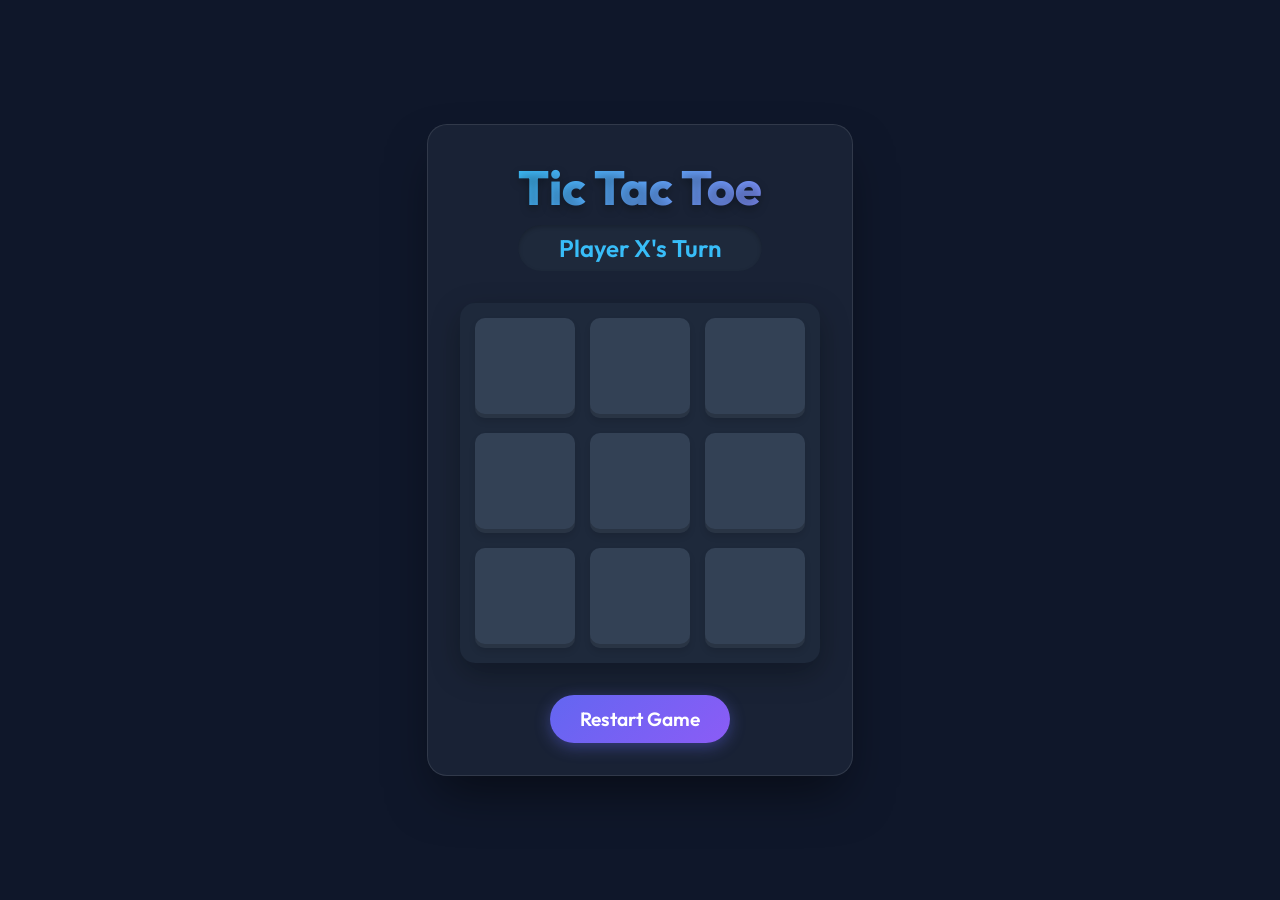
==== index.html @ f4b63ef8 "feat: implement fully functional tic-tac-toe game with responsive UI and win detection" ====
<!DOCTYPE html>
<html lang="en">
<head>
    <meta charset="UTF-8">
    <meta name="viewport" content="width=device-width, initial-scale=1.0">
    <title>Tic Tac Toe</title>
    <link rel="stylesheet" href="style.css">
    <link href="https://fonts.googleapis.com/css2?family=Outfit:wght@400;600;800&display=swap" rel="stylesheet">
</head>
<body>
    <div class="container">
        <header>
            <h1>Tic Tac Toe</h1>
            <div class="status" id="status">Player X's Turn</div>
        </header>

        <div class="board" id="board">
            <div class="cell" data-index="0"></div>
            <div class="cell" data-index="1"></div>
            <div class="cell" data-index="2"></div>
            <div class="cell" data-index="3"></div>
            <div class="cell" data-index="4"></div>
            <div class="cell" data-index="5"></div>
            <div class="cell" data-index="6"></div>
            <div class="cell" data-index="7"></div>
            <div class="cell" data-index="8"></div>
        </div>

        <button class="reset-btn" id="resetBtn">Restart Game</button>
    </div>
    <script src="script.js"></script>
</body>
</html>
---- style.css ----
:root {
    --bg-color: #0f172a;
    --board-bg: #1e293b;
    --cell-bg: #334155;
    --cell-hover: #475569;
    --text-color: #f8fafc;
    --x-color: #38bdf8;
    --o-color: #f43f5e;
    --win-color: #10b981;
}

* {
    box-sizing: border-box;
    margin: 0;
    padding: 0;
}

body {
    background-color: var(--bg-color);
    color: var(--text-color);
    font-family: 'Outfit', sans-serif;
    display: flex;
    justify-content: center;
    align-items: center;
    min-height: 100vh;
}

.container {
    display: flex;
    flex-direction: column;
    align-items: center;
    gap: 2rem;
    padding: 2rem;
    background: rgba(30, 41, 59, 0.7);
    border-radius: 20px;
    box-shadow: 0 25px 50px -12px rgba(0, 0, 0, 0.5);
    backdrop-filter: blur(10px);
    border: 1px solid rgba(255, 255, 255, 0.1);
}

header {
    text-align: center;
}

h1 {
    font-size: 3rem;
    font-weight: 800;
    margin-bottom: 0.5rem;
    background: linear-gradient(135deg, #38bdf8, #818cf8);
    -webkit-background-clip: text;
    -webkit-text-fill-color: transparent;
    text-shadow: 0px 4px 10px rgba(0,0,0,0.3);
}

.status {
    font-size: 1.5rem;
    font-weight: 600;
    padding: 0.5rem 1.5rem;
    border-radius: 30px;
    background: var(--board-bg);
    box-shadow: inset 0 2px 4px rgba(0,0,0,0.2);
    transition: all 0.3s ease;
}

.board {
    display: grid;
    grid-template-columns: repeat(3, 1fr);
    gap: 15px;
    background: var(--board-bg);
    padding: 15px;
    border-radius: 15px;
    box-shadow: 0 10px 30px rgba(0,0,0,0.3);
}

.cell {
    width: 100px;
    height: 100px;
    background: var(--cell-bg);
    border-radius: 10px;
    display: flex;
    justify-content: center;
    align-items: center;
    font-size: 4rem;
    font-weight: 800;
    cursor: pointer;
    transition: all 0.2s ease;
    box-shadow: inset 0 -4px 0 rgba(0,0,0,0.2), 0 4px 6px rgba(0,0,0,0.1);
}

.cell:hover {
    background: var(--cell-hover);
    transform: translateY(-2px);
    box-shadow: inset 0 -4px 0 rgba(0,0,0,0.2), 0 6px 8px rgba(0,0,0,0.2);
}

.cell:active {
    transform: translateY(0);
    box-shadow: inset 0 -2px 0 rgba(0,0,0,0.2), 0 2px 4px rgba(0,0,0,0.1);
}

.cell.x {
    color: var(--x-color);
    text-shadow: 0 0 15px rgba(56, 189, 248, 0.4);
}

.cell.o {
    color: var(--o-color);
    text-shadow: 0 0 15px rgba(244, 63, 94, 0.4);
}

.cell.win {
    background-color: var(--win-color);
    color: white;
    text-shadow: 0 0 10px rgba(255,255,255,0.5);
    box-shadow: inset 0 0 20px rgba(255,255,255,0.2);
    animation: pulse 1.5s infinite;
}

@keyframes pulse {
    0% { transform: scale(1); }
    50% { transform: scale(1.05); }
    100% { transform: scale(1); }
}

.reset-btn {
    padding: 12px 30px;
    font-size: 1.2rem;
    font-family: inherit;
    font-weight: 600;
    color: white;
    background: linear-gradient(135deg, #6366f1, #8b5cf6);
    border: none;
    border-radius: 30px;
    cursor: pointer;
    transition: all 0.3s ease;
    box-shadow: 0 4px 15px rgba(99, 102, 241, 0.4);
}

.reset-btn:hover {
    transform: translateY(-2px);
    box-shadow: 0 6px 20px rgba(99, 102, 241, 0.6);
}

.reset-btn:active {
    transform: translateY(0);
    box-shadow: 0 2px 10px rgba(99, 102, 241, 0.4);
}

/* Responsive Design */
@media (max-width: 480px) {
    .container {
        padding: 1.5rem;
        gap: 1.5rem;
        width: 90%;
        max-width: 350px;
    }

    h1 {
        font-size: 2.2rem;
    }

    .status {
        font-size: 1.2rem;
        padding: 0.4rem 1rem;
    }

    .board {
        gap: 10px;
        padding: 10px;
    }

    .cell {
        width: 80px;
        height: 80px;
        font-size: 3rem;
    }

    .reset-btn {
        padding: 10px 24px;
        font-size: 1.1rem;
    }
}

@media (max-width: 360px) {
    .container {
        padding: 1rem;
        gap: 1rem;
        width: 95%;
    }

    h1 {
        font-size: 1.8rem;
    }

    .status {
        font-size: 1rem;
    }

    .cell {
        width: 65px;
        height: 65px;
        font-size: 2.5rem;
    }
}
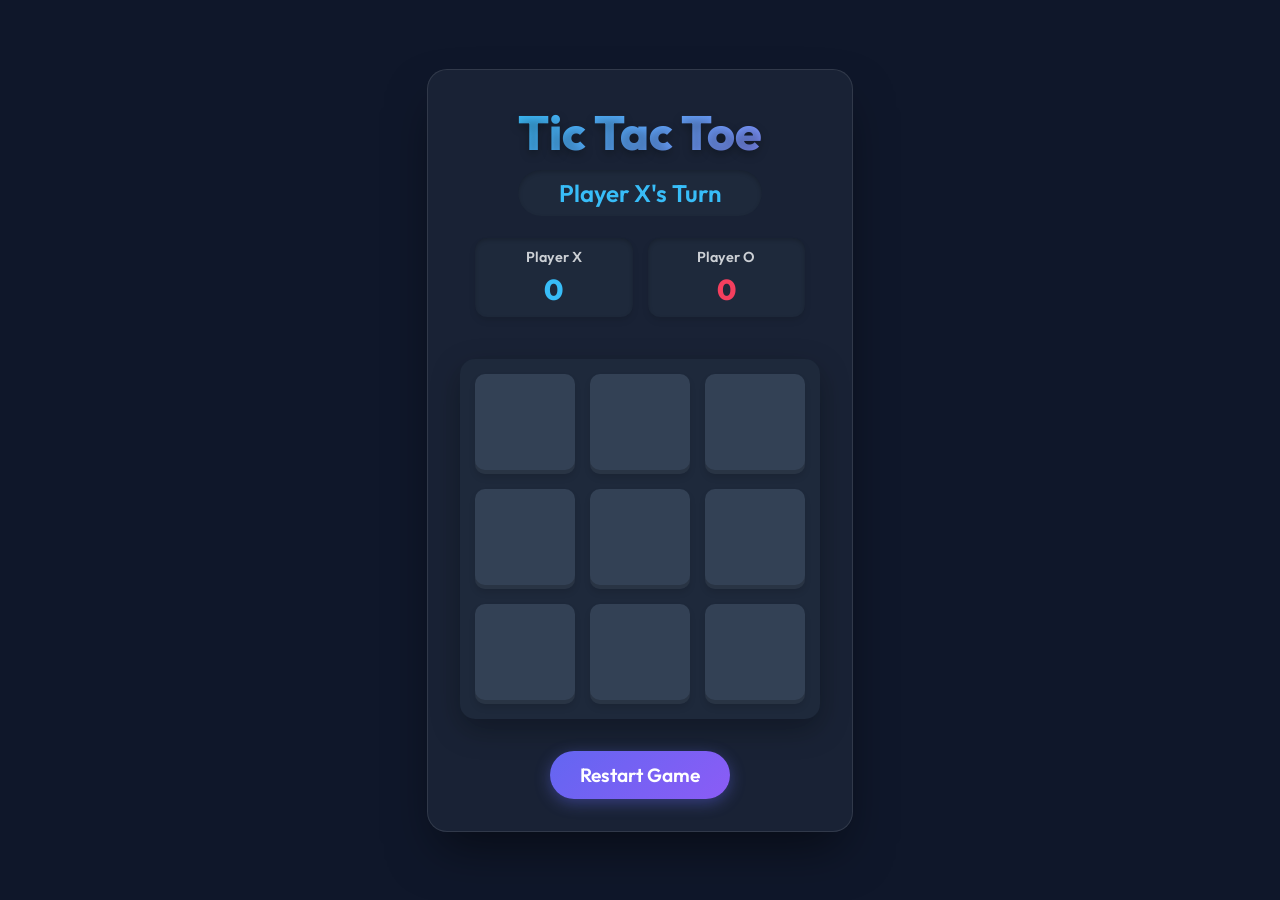
==== commit 3a31f56b: "feature of local storage" ====
--- a/index.html
+++ b/index.html
@@ -13,6 +13,17 @@
             <h1>Tic Tac Toe</h1>
             <div class="status" id="status">Player X's Turn</div>
         </header>
+
+        <div class="scoreboard">
+            <div class="score-box x-score-box">
+                <span class="score-label">Player X</span>
+                <span class="score-value" id="scoreX">0</span>
+            </div>
+            <div class="score-box o-score-box">
+                <span class="score-label">Player O</span>
+                <span class="score-value" id="scoreO">0</span>
+            </div>
+        </div>
 
         <div class="board" id="board">
             <div class="cell" data-index="0"></div>
--- a/style.css
+++ b/style.css
@@ -60,6 +60,47 @@
     background: var(--board-bg);
     box-shadow: inset 0 2px 4px rgba(0,0,0,0.2);
     transition: all 0.3s ease;
+}
+
+.scoreboard {
+    display: flex;
+    justify-content: space-between;
+    width: 100%;
+    max-width: 330px;
+    margin: -10px 0 10px 0;
+    gap: 15px;
+}
+
+.score-box {
+    flex: 1;
+    display: flex;
+    flex-direction: column;
+    align-items: center;
+    padding: 10px;
+    background: var(--board-bg);
+    border-radius: 12px;
+    box-shadow: inset 0 2px 4px rgba(0,0,0,0.2), 0 4px 6px rgba(0,0,0,0.1);
+}
+
+.score-label {
+    font-size: 0.9rem;
+    font-weight: 600;
+    color: var(--text-color);
+    opacity: 0.8;
+    margin-bottom: 5px;
+}
+
+.score-value {
+    font-size: 1.8rem;
+    font-weight: 800;
+}
+
+.x-score-box .score-value {
+    color: var(--x-color);
+}
+
+.o-score-box .score-value {
+    color: var(--o-color);
 }
 
 .board {
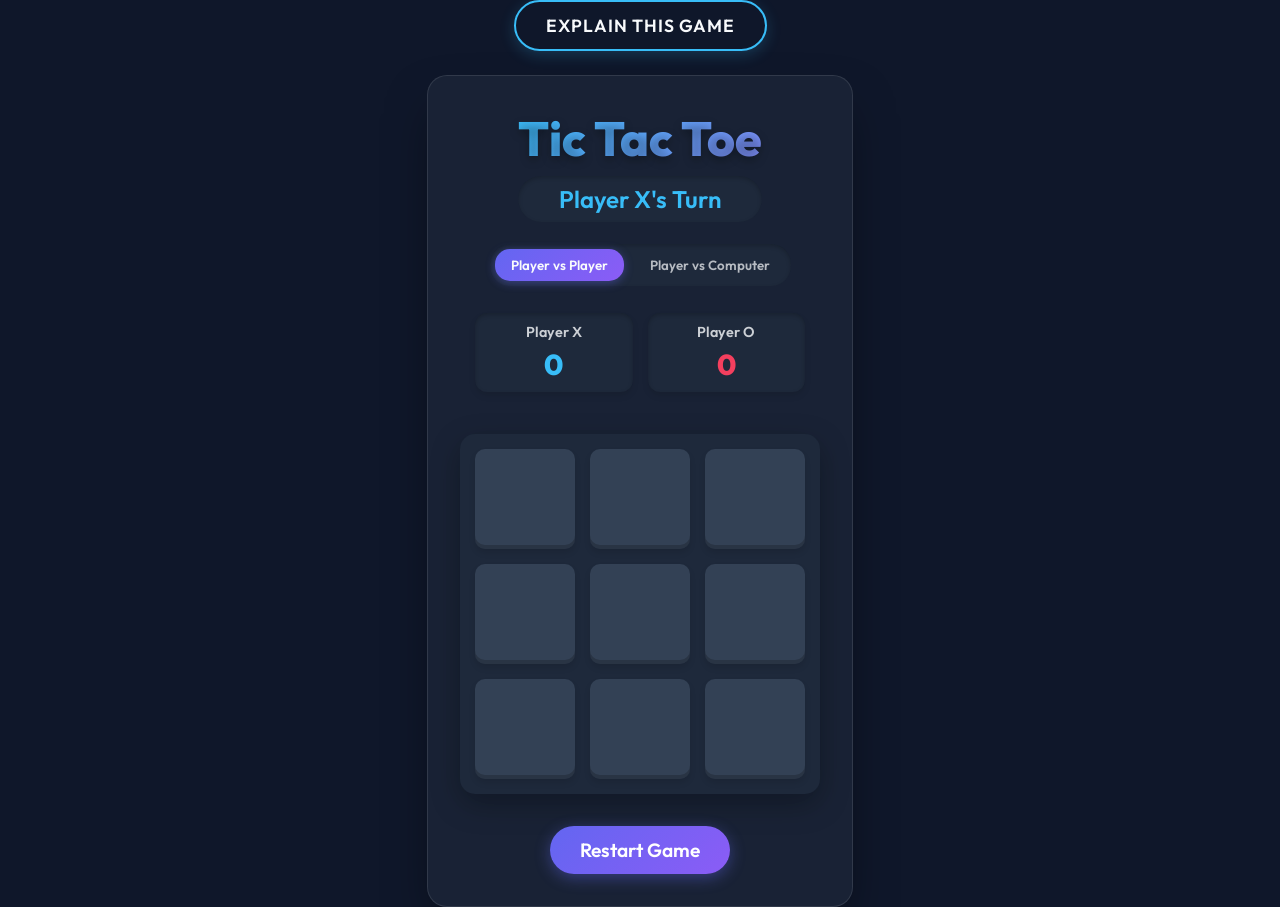
==== commit 0fd5c2d1: "drtrey5e" ====
--- a/index.html
+++ b/index.html
@@ -8,11 +8,20 @@
     <link href="https://fonts.googleapis.com/css2?family=Outfit:wght@400;600;800&display=swap" rel="stylesheet">
 </head>
 <body>
+    <a href="explain.html">
+    <button class="explain-btn">Explain This game</button></a>
+
+    
     <div class="container">
         <header>
             <h1>Tic Tac Toe</h1>
             <div class="status" id="status">Player X's Turn</div>
         </header>
+
+        <div class="mode-selector">
+            <button class="mode-btn active" id="pvpBtn">Player vs Player</button>
+            <button class="mode-btn" id="pvcBtn">Player vs Computer</button>
+        </div>
 
         <div class="scoreboard">
             <div class="score-box x-score-box">
@@ -39,6 +48,7 @@
 
         <button class="reset-btn" id="resetBtn">Restart Game</button>
     </div>
+
     <script src="script.js"></script>
 </body>
 </html>
--- a/style.css
+++ b/style.css
@@ -20,9 +20,11 @@
     color: var(--text-color);
     font-family: 'Outfit', sans-serif;
     display: flex;
+    flex-direction: column;
     justify-content: center;
     align-items: center;
     min-height: 100vh;
+    gap: 1.5rem;
 }
 
 .container {
@@ -71,6 +73,40 @@
     gap: 15px;
 }
 
+.mode-selector {
+    display: flex;
+    gap: 10px;
+    background: var(--board-bg);
+    padding: 5px;
+    border-radius: 20px;
+    box-shadow: inset 0 2px 4px rgba(0,0,0,0.2);
+    margin-top: -10px;
+    margin-bottom: 5px;
+}
+
+.mode-btn {
+    padding: 8px 16px;
+    border: none;
+    background: transparent;
+    color: var(--text-color);
+    font-family: inherit;
+    font-weight: 600;
+    border-radius: 15px;
+    cursor: pointer;
+    transition: all 0.3s ease;
+    opacity: 0.7;
+}
+
+.mode-btn:hover {
+    opacity: 1;
+}
+
+.mode-btn.active {
+    background: linear-gradient(135deg, #6366f1, #8b5cf6);
+    opacity: 1;
+    box-shadow: 0 2px 10px rgba(99, 102, 241, 0.4);
+}
+
 .score-box {
     flex: 1;
     display: flex;
@@ -187,6 +223,40 @@
     box-shadow: 0 2px 10px rgba(99, 102, 241, 0.4);
 }
 
+/* Explanation Button Styles */
+.explain-link {
+    text-decoration: none;
+}
+
+.explain-btn {
+    padding: 12px 30px;
+    font-size: 1.1rem;
+    font-family: inherit;
+    font-weight: 600;
+    color: var(--text-color);
+    background: transparent;
+    border: 2px solid var(--x-color);
+    border-radius: 30px;
+    cursor: pointer;
+    transition: all 0.3s ease;
+    box-shadow: 0 4px 15px rgba(56, 189, 248, 0.2);
+    text-transform: uppercase;
+    letter-spacing: 1px;
+}
+
+.explain-btn:hover {
+    background: rgba(56, 189, 248, 0.1);
+    transform: translateY(-3px);
+    box-shadow: 0 8px 25px rgba(56, 189, 248, 0.4);
+    border-color: #818cf8;
+    color: #818cf8;
+}
+
+.explain-btn:active {
+    transform: translateY(-1px);
+    box-shadow: 0 4px 15px rgba(56, 189, 248, 0.3);
+}
+
 /* Responsive Design */
 @media (max-width: 480px) {
     .container {
@@ -243,3 +313,89 @@
         font-size: 2.5rem;
     }
 }
+
+/* Explain Page Styles */
+.explain-container {
+    background: rgba(30, 41, 59, 0.7);
+    border-radius: 20px;
+    box-shadow: 0 25px 50px -12px rgba(0, 0, 0, 0.5);
+    backdrop-filter: blur(10px);
+    border: 1px solid rgba(255, 255, 255, 0.1);
+    padding: 3rem;
+    max-width: 800px;
+    width: 90%;
+    margin: 2rem 0;
+    line-height: 1.6;
+}
+
+.explain-container h1 {
+    font-size: 2.5rem;
+    margin-bottom: 2rem;
+    text-align: center;
+    background: linear-gradient(135deg, #38bdf8, #818cf8);
+    -webkit-background-clip: text;
+    -webkit-text-fill-color: transparent;
+    text-shadow: 0px 4px 10px rgba(0,0,0,0.3);
+}
+
+.explain-container h2 {
+    font-size: 1.5rem;
+    margin-top: 2rem;
+    margin-bottom: 1rem;
+    color: var(--x-color);
+    font-weight: 600;
+}
+
+.explain-container p {
+    margin-bottom: 1rem;
+    color: rgba(248, 250, 252, 0.9);
+    font-size: 1.1rem;
+}
+
+.explain-container ul {
+    margin-left: 2rem;
+    margin-bottom: 1.5rem;
+}
+
+.explain-container li {
+    margin-bottom: 0.5rem;
+    color: rgba(248, 250, 252, 0.9);
+    font-size: 1.1rem;
+    position: relative;
+    list-style-type: none;
+}
+
+.explain-container li::before {
+    content: "▹";
+    position: absolute;
+    left: -1.5rem;
+    color: var(--o-color);
+    font-weight: bold;
+}
+
+.explain-container strong {
+    color: var(--x-color);
+    font-weight: 800;
+}
+
+.explain-section {
+    margin-bottom: 2rem;
+}
+
+.back-link-wrapper {
+    display: flex;
+    justify-content: center;
+    margin-top: 3rem;
+}
+
+@media (max-width: 480px) {
+    .explain-container {
+        padding: 1.5rem;
+    }
+    .explain-container h1 {
+        font-size: 2rem;
+    }
+    .explain-container h2 {
+        font-size: 1.3rem;
+    }
+}
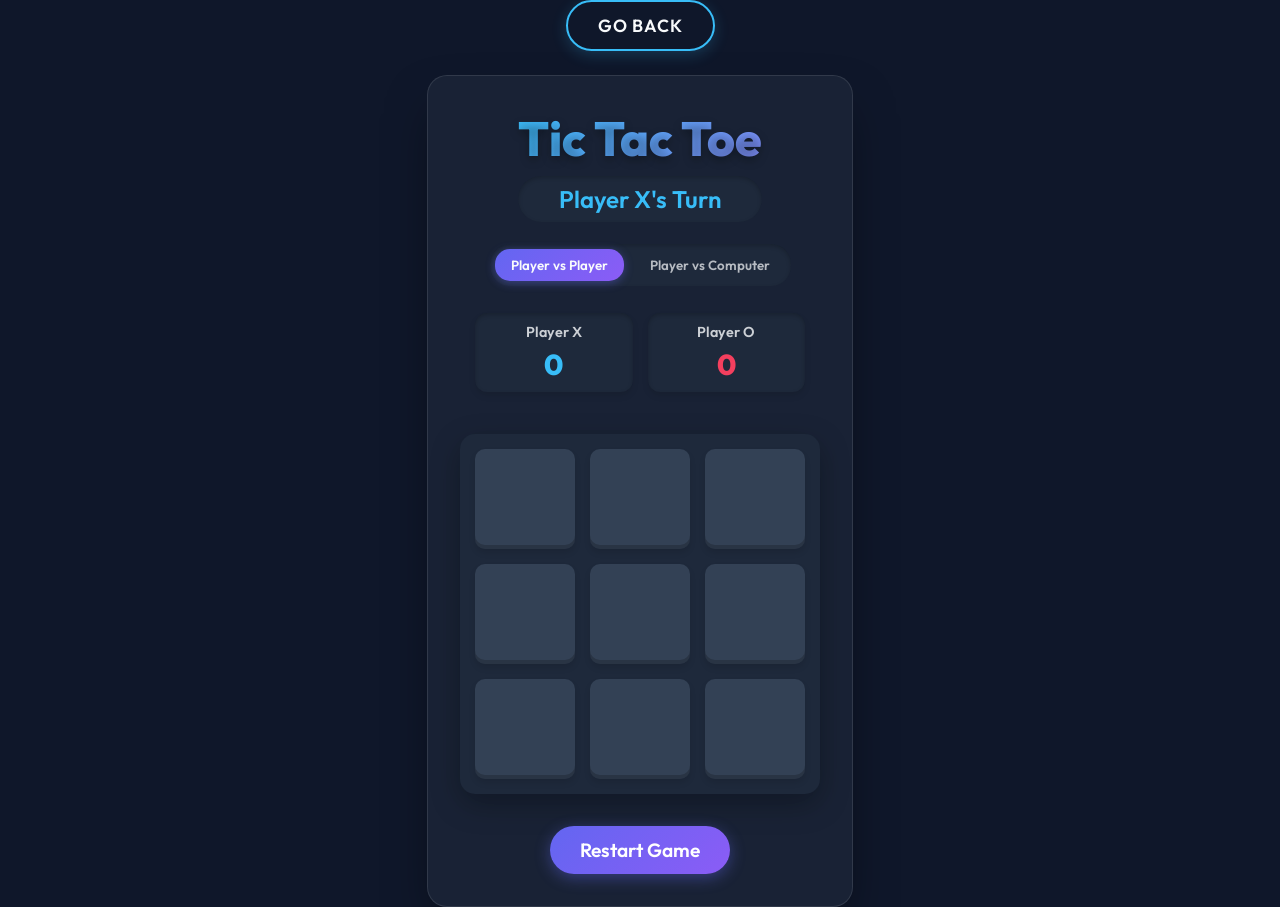
==== commit 42950b60: "new games addition" ====
--- a/index.html
+++ b/index.html
@@ -9,7 +9,7 @@
 </head>
 <body>
     <a href="explain.html">
-    <button class="explain-btn">Explain This game</button></a>
+    <button class="explain-btn">Go back </button></a>
 
     
     <div class="container">
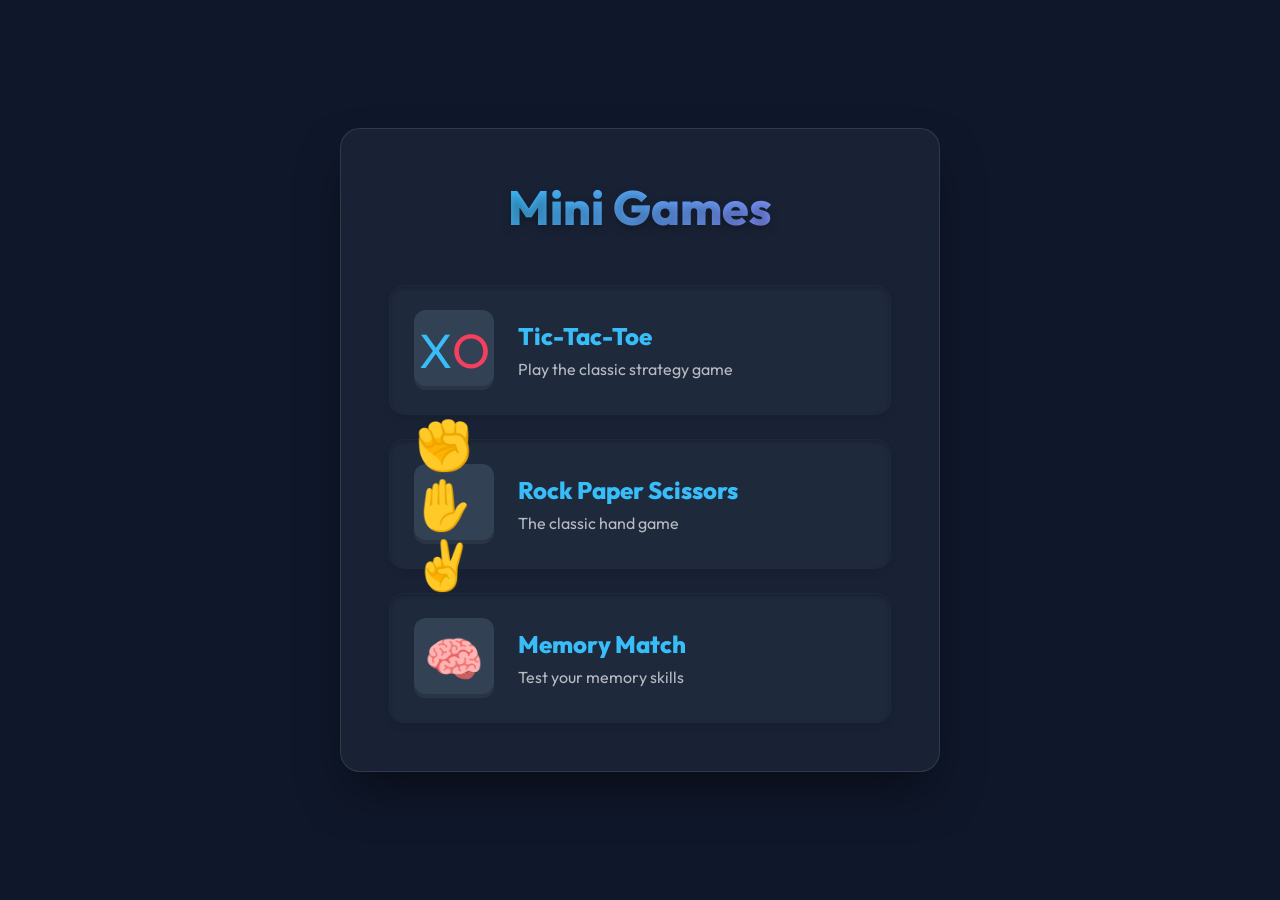
==== commit 7b069456: "changing" ====
--- a/index.html
+++ b/index.html
@@ -3,52 +3,163 @@
 <head>
     <meta charset="UTF-8">
     <meta name="viewport" content="width=device-width, initial-scale=1.0">
-    <title>Tic Tac Toe</title>
+    <title>Mini Games Portal</title>
+    <link href="https://fonts.googleapis.com/css2?family=Outfit:wght@400;600;800&display=swap" rel="stylesheet">
     <link rel="stylesheet" href="style.css">
-    <link href="https://fonts.googleapis.com/css2?family=Outfit:wght@400;600;800&display=swap" rel="stylesheet">
+    <style>
+        .portal-container {
+            display: flex;
+            flex-direction: column;
+            align-items: center;
+            gap: 2rem;
+            padding: 3rem;
+            background: rgba(30, 41, 59, 0.7);
+            border-radius: 20px;
+            box-shadow: 0 25px 50px -12px rgba(0, 0, 0, 0.5);
+            backdrop-filter: blur(10px);
+            border: 1px solid rgba(255, 255, 255, 0.1);
+            width: 90%;
+            max-width: 600px;
+            margin: 2rem 0;
+        }
+
+        .portal-container h1 {
+            font-size: 3rem;
+            margin-bottom: 1rem;
+            text-align: center;
+            background: linear-gradient(135deg, #38bdf8, #818cf8);
+            -webkit-background-clip: text;
+            -webkit-text-fill-color: transparent;
+            text-shadow: 0px 4px 10px rgba(0,0,0,0.3);
+        }
+
+        .games-list {
+            display: flex;
+            flex-direction: column;
+            gap: 1.5rem;
+            width: 100%;
+        }
+
+        .game-card {
+            display: flex;
+            align-items: center;
+            background: var(--board-bg);
+            padding: 1.5rem;
+            border-radius: 15px;
+            text-decoration: none;
+            color: var(--text-color);
+            transition: all 0.3s ease;
+            box-shadow: inset 0 2px 4px rgba(0,0,0,0.2), 0 4px 6px rgba(0,0,0,0.1);
+            border: 1px solid transparent;
+        }
+
+        .game-card:hover {
+            transform: translateY(-5px);
+            background: var(--cell-hover);
+            box-shadow: inset 0 2px 4px rgba(0,0,0,0.2), 0 10px 15px rgba(0,0,0,0.2);
+            border-color: rgba(56, 189, 248, 0.3);
+        }
+
+        .game-icon {
+            font-size: 3rem;
+            margin-right: 1.5rem;
+            width: 80px;
+            height: 80px;
+            background: var(--cell-bg);
+            display: flex;
+            justify-content: center;
+            align-items: center;
+            border-radius: 12px;
+            box-shadow: inset 0 -4px 0 rgba(0,0,0,0.2);
+        }
+
+        .game-info {
+            display: flex;
+            flex-direction: column;
+        }
+
+        .game-title {
+            font-size: 1.5rem;
+            font-weight: 800;
+            color: var(--x-color);
+            margin-bottom: 0.5rem;
+        }
+
+        .game-desc {
+            font-size: 1rem;
+            color: rgba(248, 250, 252, 0.7);
+        }
+
+        .future-game {
+            opacity: 0.6;
+            cursor: not-allowed;
+            filter: grayscale(100%);
+        }
+
+        .future-game:hover {
+            transform: none;
+            background: var(--board-bg);
+            box-shadow: inset 0 2px 4px rgba(0,0,0,0.2), 0 4px 6px rgba(0,0,0,0.1);
+            border-color: transparent;
+        }
+
+        @media (max-width: 480px) {
+            .portal-container {
+                padding: 1.5rem;
+            }
+            .portal-container h1 {
+                font-size: 2.2rem;
+            }
+            .game-icon {
+                width: 60px;
+                height: 60px;
+                font-size: 2rem;
+                margin-right: 1rem;
+            }
+            .game-title {
+                font-size: 1.2rem;
+            }
+        }
+    </style>
 </head>
 <body>
-    <a href="explain.html">
-    <button class="explain-btn">Go back </button></a>
+    <div class="portal-container">
+        <h1>Mini Games</h1>
+        
+        <div class="games-list">
+            <!-- Tic Tac Toe Game -->
+            <a href="index.html" class="game-card">
+                <div class="game-icon">
+                    <span style="color: var(--x-color);">X</span><span style="color: var(--o-color);">O</span>
+                </div>
+                <div class="game-info">
+                    <div class="game-title">Tic-Tac-Toe</div>
+                    <div class="game-desc">Play the classic strategy game</div>
+                </div>
+            </a>
 
-    
-    <div class="container">
-        <header>
-            <h1>Tic Tac Toe</h1>
-            <div class="status" id="status">Player X's Turn</div>
-        </header>
-
-        <div class="mode-selector">
-            <button class="mode-btn active" id="pvpBtn">Player vs Player</button>
-            <button class="mode-btn" id="pvcBtn">Player vs Computer</button>
+            <!-- Rock Paper Scissors Game -->
+            <a href="rps.html" class="game-card">
+                <div class="game-icon">
+                    <span>✊✋✌️</span>
+                </div>
+                <div class="game-info">
+                    <div class="game-title">Rock Paper Scissors</div>
+                    <div class="game-desc">The classic hand game</div>
+                </div>
+            </a>
+            
+            <!-- Memory Match Game -->
+            <a href="memory.html" class="game-card">
+                <div class="game-icon">
+                    <span>🧠</span>
+                </div>
+                <div class="game-info">
+                    <div class="game-title">Memory Match</div>
+                    <div class="game-desc">Test your memory skills</div>
+                </div>
+            </a>
         </div>
-
-        <div class="scoreboard">
-            <div class="score-box x-score-box">
-                <span class="score-label">Player X</span>
-                <span class="score-value" id="scoreX">0</span>
-            </div>
-            <div class="score-box o-score-box">
-                <span class="score-label">Player O</span>
-                <span class="score-value" id="scoreO">0</span>
-            </div>
-        </div>
-
-        <div class="board" id="board">
-            <div class="cell" data-index="0"></div>
-            <div class="cell" data-index="1"></div>
-            <div class="cell" data-index="2"></div>
-            <div class="cell" data-index="3"></div>
-            <div class="cell" data-index="4"></div>
-            <div class="cell" data-index="5"></div>
-            <div class="cell" data-index="6"></div>
-            <div class="cell" data-index="7"></div>
-            <div class="cell" data-index="8"></div>
-        </div>
-
-        <button class="reset-btn" id="resetBtn">Restart Game</button>
     </div>
-
-    <script src="script.js"></script>
 </body>
-</html>
+</html>
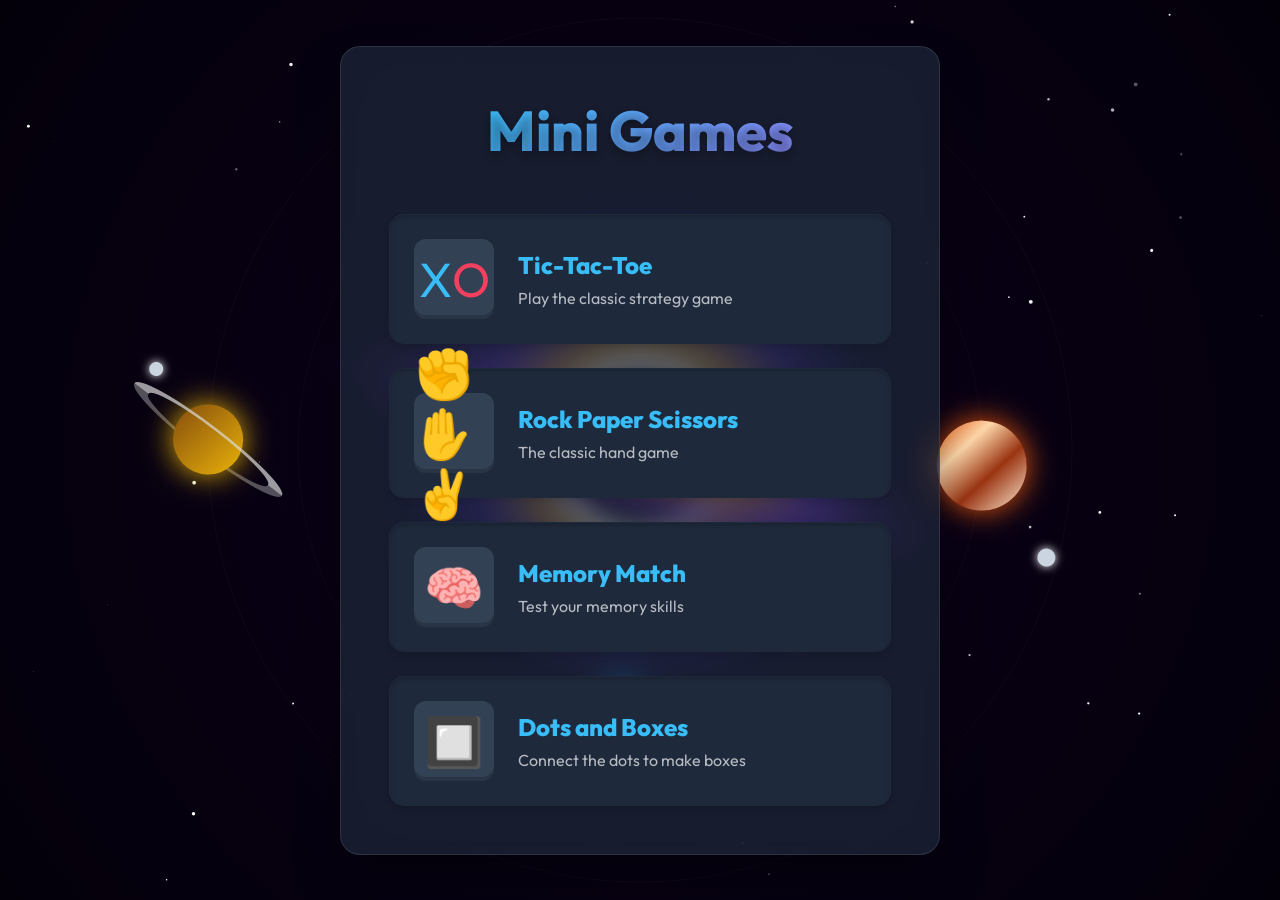
==== commit 9cd8c224: "new" ====
--- a/index.html
+++ b/index.html
@@ -7,7 +7,37 @@
     <link href="https://fonts.googleapis.com/css2?family=Outfit:wght@400;600;800&display=swap" rel="stylesheet">
     <link rel="stylesheet" href="style.css">
     <style>
+        @keyframes float {
+            0% { transform: translateY(0px); text-shadow: 0px 4px 10px rgba(0,0,0,0.3); }
+            50% { transform: translateY(-8px); text-shadow: 0px 15px 20px rgba(0,0,0,0.4); }
+            100% { transform: translateY(0px); text-shadow: 0px 4px 10px rgba(0,0,0,0.3); }
+        }
+
+        @keyframes fadeInUp {
+            from {
+                opacity: 0;
+                transform: translateY(40px);
+            }
+            to {
+                opacity: 1;
+                transform: translateY(0);
+            }
+        }
+
+        @keyframes popIn {
+            0% { opacity: 0; transform: scale(0.9); }
+            100% { opacity: 1; transform: scale(1); }
+        }
+
+        @keyframes iconBounce {
+            0% { transform: scale(1) rotate(0deg); }
+            25% { transform: scale(1.15) rotate(5deg); }
+            75% { transform: scale(1.15) rotate(-5deg); }
+            100% { transform: scale(1) rotate(0deg); }
+        }
+
         .portal-container {
+            border: 2px solid black;
             display: flex;
             flex-direction: column;
             align-items: center;
@@ -21,16 +51,24 @@
             width: 90%;
             max-width: 600px;
             margin: 2rem 0;
+            animation: popIn 0.8s cubic-bezier(0.175, 0.885, 0.32, 1.275) forwards;
         }
 
         .portal-container h1 {
-            font-size: 3rem;
+            font-size: 3.5rem;
             margin-bottom: 1rem;
             text-align: center;
-            background: linear-gradient(135deg, #38bdf8, #818cf8);
+            background: linear-gradient(135deg, #38bdf8, #818cf8, #c084fc);
+            background-size: 200% auto;
             -webkit-background-clip: text;
             -webkit-text-fill-color: transparent;
-            text-shadow: 0px 4px 10px rgba(0,0,0,0.3);
+            animation: float 4s ease-in-out infinite, gradientFlow 4s linear infinite;
+        }
+
+        @keyframes gradientFlow {
+            0% { background-position: 0% center; }
+            50% { background-position: 100% center; }
+            100% { background-position: 0% center; }
         }
 
         .games-list {
@@ -48,16 +86,29 @@
             border-radius: 15px;
             text-decoration: none;
             color: var(--text-color);
-            transition: all 0.3s ease;
+            transition: all 0.4s cubic-bezier(0.175, 0.885, 0.32, 1.275);
             box-shadow: inset 0 2px 4px rgba(0,0,0,0.2), 0 4px 6px rgba(0,0,0,0.1);
             border: 1px solid transparent;
-        }
+            opacity: 0;
+            animation: fadeInUp 0.6s ease-out forwards;
+        }
+
+        .game-card:nth-child(1) { animation-delay: 0.1s; }
+        .game-card:nth-child(2) { animation-delay: 0.25s; }
+        .game-card:nth-child(3) { animation-delay: 0.4s; }
+        .game-card:nth-child(4) { animation-delay: 0.55s; }
 
         .game-card:hover {
-            transform: translateY(-5px);
+            transform: translateY(-8px) scale(1.02);
             background: var(--cell-hover);
-            box-shadow: inset 0 2px 4px rgba(0,0,0,0.2), 0 10px 15px rgba(0,0,0,0.2);
-            border-color: rgba(56, 189, 248, 0.3);
+            box-shadow: inset 0 2px 4px rgba(0,0,0,0.2), 0 15px 25px rgba(0,0,0,0.3);
+            border-color: rgba(56, 189, 248, 0.4);
+        }
+
+        .game-card:hover .game-icon {
+            animation: iconBounce 0.5s ease-in-out forwards;
+            background: rgba(56, 189, 248, 0.2);
+            box-shadow: 0 0 15px rgba(56, 189, 248, 0.4), inset 0 -4px 0 rgba(0,0,0,0.2);
         }
 
         .game-icon {
@@ -71,11 +122,17 @@
             align-items: center;
             border-radius: 12px;
             box-shadow: inset 0 -4px 0 rgba(0,0,0,0.2);
+            transition: all 0.3s ease;
         }
 
         .game-info {
             display: flex;
             flex-direction: column;
+            transition: transform 0.3s ease;
+        }
+
+        .game-card:hover .game-info {
+            transform: translateX(10px);
         }
 
         .game-title {
@@ -83,6 +140,11 @@
             font-weight: 800;
             color: var(--x-color);
             margin-bottom: 0.5rem;
+            transition: color 0.3s ease;
+        }
+
+        .game-card:hover .game-title {
+            color: #818cf8;
         }
 
         .game-desc {
@@ -102,6 +164,10 @@
             box-shadow: inset 0 2px 4px rgba(0,0,0,0.2), 0 4px 6px rgba(0,0,0,0.1);
             border-color: transparent;
         }
+        
+        .future-game:hover .game-info {
+            transform: none;
+        }
 
         @media (max-width: 480px) {
             .portal-container {
@@ -120,15 +186,25 @@
                 font-size: 1.2rem;
             }
         }
+        #bg-canvas {
+            position: fixed;
+            top: 0;
+            left: 0;
+            width: 100vw;
+            height: 100vh;
+            z-index: -1;
+            background: var(--bg-color);
+        }
     </style>
 </head>
 <body>
+    <canvas id="bg-canvas"></canvas>
     <div class="portal-container">
         <h1>Mini Games</h1>
         
         <div class="games-list">
             <!-- Tic Tac Toe Game -->
-            <a href="index.html" class="game-card">
+            <a href="tictactoe.html" class="game-card">
                 <div class="game-icon">
                     <span style="color: var(--x-color);">X</span><span style="color: var(--o-color);">O</span>
                 </div>
@@ -159,7 +235,212 @@
                     <div class="game-desc">Test your memory skills</div>
                 </div>
             </a>
+            
+            <!-- Dots and Boxes Game -->
+            <a href="dots.html" class="game-card">
+                <div class="game-icon">
+                    <span>🔲</span>
+                </div>
+                <div class="game-info">
+                    <div class="game-title">Dots and Boxes</div>
+                    <div class="game-desc">Connect the dots to make boxes</div>
+                </div>
+            </a>
         </div>
     </div>
+    <script>
+        const canvas = document.getElementById('bg-canvas');
+        const ctx = canvas.getContext('2d');
+        let width, height;
+        let stars = [];
+        let time = 0;
+        
+        function resize() {
+            width = canvas.width = window.innerWidth;
+            height = canvas.height = window.innerHeight;
+            
+            stars = [];
+            for(let i=0; i<400; i++) {
+                stars.push({
+                    size: Math.random() * 2,
+                    speed: Math.random() * 0.5 + 0.1,
+                    angle: Math.random() * Math.PI * 2,
+                    orbitRadius: Math.random() * Math.max(width, height) * 1.5,
+                    opacitySpeed: Math.random() * 0.05 + 0.01
+                });
+            }
+        }
+        window.addEventListener('resize', resize);
+        resize();
+
+        function drawBlackHole(cx, cy) {
+            ctx.save();
+            ctx.translate(cx, cy);
+            ctx.rotate(time * 0.001);
+            ctx.scale(1, 0.25);
+            ctx.beginPath();
+            ctx.arc(0, 0, 350, 0, Math.PI, true);
+            const diskGradBack = ctx.createRadialGradient(0, 0, 80, 0, 0, 350);
+            diskGradBack.addColorStop(0, 'rgba(255, 150, 0, 0.8)');
+            diskGradBack.addColorStop(0.4, 'rgba(150, 50, 255, 0.5)');
+            diskGradBack.addColorStop(1, 'rgba(0, 0, 0, 0)');
+            ctx.fillStyle = diskGradBack;
+            ctx.fill();
+            ctx.restore();
+
+            const gradient = ctx.createRadialGradient(cx, cy, 0, cx, cy, 280);
+            gradient.addColorStop(0, '#000');
+            gradient.addColorStop(0.25, '#000');
+            gradient.addColorStop(0.28, '#fff');
+            gradient.addColorStop(0.4, 'rgba(255, 180, 50, 0.7)');
+            gradient.addColorStop(0.6, 'rgba(100, 50, 255, 0.4)');
+            gradient.addColorStop(1, 'rgba(0, 0, 0, 0)');
+            ctx.fillStyle = gradient;
+            ctx.beginPath();
+            ctx.arc(cx, cy, 280, 0, Math.PI*2);
+            ctx.fill();
+
+            ctx.save();
+            ctx.translate(cx, cy);
+            ctx.rotate(time * 0.001);
+            ctx.scale(1, 0.25);
+            ctx.beginPath();
+            ctx.arc(0, 0, 350, 0, Math.PI, false);
+            const diskGradFront = ctx.createRadialGradient(0, 0, 80, 0, 0, 350);
+            diskGradFront.addColorStop(0, 'rgba(255, 150, 0, 0.9)');
+            diskGradFront.addColorStop(0.4, 'rgba(150, 50, 255, 0.6)');
+            diskGradFront.addColorStop(1, 'rgba(0, 0, 0, 0)');
+            ctx.fillStyle = diskGradFront;
+            ctx.fill();
+            ctx.restore();
+        }
+
+        function drawPlanet(cx, cy, radius, orbitRadius, speed, colorStops, hasRing, timeOffset) {
+            ctx.save();
+            ctx.translate(cx, cy);
+            
+            ctx.beginPath();
+            ctx.arc(0, 0, orbitRadius, 0, Math.PI*2);
+            ctx.strokeStyle = 'rgba(255,255,255,0.03)';
+            ctx.stroke();
+
+            ctx.rotate(time * speed + timeOffset);
+            ctx.translate(orbitRadius, 0);
+
+            if (hasRing) {
+                ctx.save();
+                ctx.rotate(Math.PI / 5);
+                ctx.scale(1, 0.15);
+                ctx.beginPath();
+                ctx.arc(0, 0, radius * 2.4, Math.PI, Math.PI*2);
+                ctx.strokeStyle = 'rgba(200, 200, 200, 0.4)';
+                ctx.lineWidth = radius * 0.5;
+                ctx.stroke();
+                ctx.restore();
+            }
+
+            const grad = ctx.createLinearGradient(-radius, -radius, radius, radius);
+            colorStops.forEach(stop => grad.addColorStop(stop[0], stop[1]));
+            ctx.beginPath();
+            ctx.arc(0, 0, radius, 0, Math.PI*2);
+            ctx.fillStyle = grad;
+            ctx.shadowBlur = 30;
+            ctx.shadowColor = colorStops[0][1];
+            ctx.fill();
+            ctx.shadowBlur = 0;
+
+            if (hasRing) {
+                ctx.save();
+                ctx.rotate(Math.PI / 5);
+                ctx.scale(1, 0.15);
+                ctx.beginPath();
+                ctx.arc(0, 0, radius * 2.4, 0, Math.PI);
+                ctx.strokeStyle = 'rgba(220, 220, 220, 0.7)';
+                ctx.lineWidth = radius * 0.5;
+                ctx.stroke();
+                ctx.restore();
+            }
+
+            if (radius > 25) {
+                ctx.rotate(time * 0.003);
+                ctx.translate(radius * 2.5, 0);
+                ctx.beginPath();
+                ctx.arc(0, 0, radius * 0.2, 0, Math.PI*2);
+                ctx.fillStyle = '#cbd5e1';
+                ctx.shadowBlur = 10;
+                ctx.shadowColor = '#fff';
+                ctx.fill();
+                ctx.shadowBlur = 0;
+            }
+
+            ctx.restore();
+        }
+
+        function drawShootingStar() {
+            if (Math.random() > 0.03) return;
+            const sx = Math.random() * width;
+            const sy = Math.random() * height * 0.4;
+            const len = Math.random() * 150 + 50;
+            
+            ctx.save();
+            ctx.translate(sx, sy);
+            ctx.rotate(Math.PI / 4);
+            const grad = ctx.createLinearGradient(0, 0, -len, 0);
+            grad.addColorStop(0, 'rgba(255,255,255,1)');
+            grad.addColorStop(1, 'rgba(255,255,255,0)');
+            ctx.beginPath();
+            ctx.moveTo(0, 0);
+            ctx.lineTo(-len, 2);
+            ctx.lineTo(-len, -2);
+            ctx.fillStyle = grad;
+            ctx.fill();
+            ctx.restore();
+        }
+
+        function animate() {
+            time += 16;
+            
+            const bgGrad = ctx.createRadialGradient(width/2, height/2, 0, width/2, height/2, Math.max(width, height));
+            bgGrad.addColorStop(0, '#0a001a');
+            bgGrad.addColorStop(1, '#000000');
+            ctx.fillStyle = bgGrad;
+            ctx.fillRect(0, 0, width, height);
+
+            const cx = width / 2;
+            const cy = height / 2;
+
+            ctx.fillStyle = 'white';
+            stars.forEach(star => {
+                star.angle += star.speed * 0.001;
+                const x = cx + Math.cos(star.angle) * star.orbitRadius;
+                const y = cy + Math.sin(star.angle) * star.orbitRadius;
+                
+                ctx.globalAlpha = Math.abs(Math.sin(time * star.opacitySpeed * 0.1));
+                ctx.beginPath();
+                ctx.arc(x, y, star.size, 0, Math.PI*2);
+                ctx.fill();
+            });
+            ctx.globalAlpha = 1.0;
+
+            drawBlackHole(cx, cy);
+
+            drawPlanet(cx, cy, 45, Math.min(width, height) * 0.38, 0.00015, [
+                [0, '#ea580c'], [0.3, '#fed7aa'], [0.6, '#9a3412'], [1, '#ffedd5']
+            ], false, 0);
+
+            drawPlanet(cx, cy, 35, Math.min(width, height) * 0.48, 0.00008, [
+                [0, '#eab308'], [1, '#854d0e']
+            ], true, Math.PI);
+            
+            drawPlanet(cx, cy, 22, Math.min(width, height) * 0.28, 0.00025, [
+                [0, '#0284c7'], [1, '#1e3a8a']
+            ], false, Math.PI / 2);
+
+            drawShootingStar();
+
+            requestAnimationFrame(animate);
+        }
+        animate();
+    </script>
 </body>
 </html>
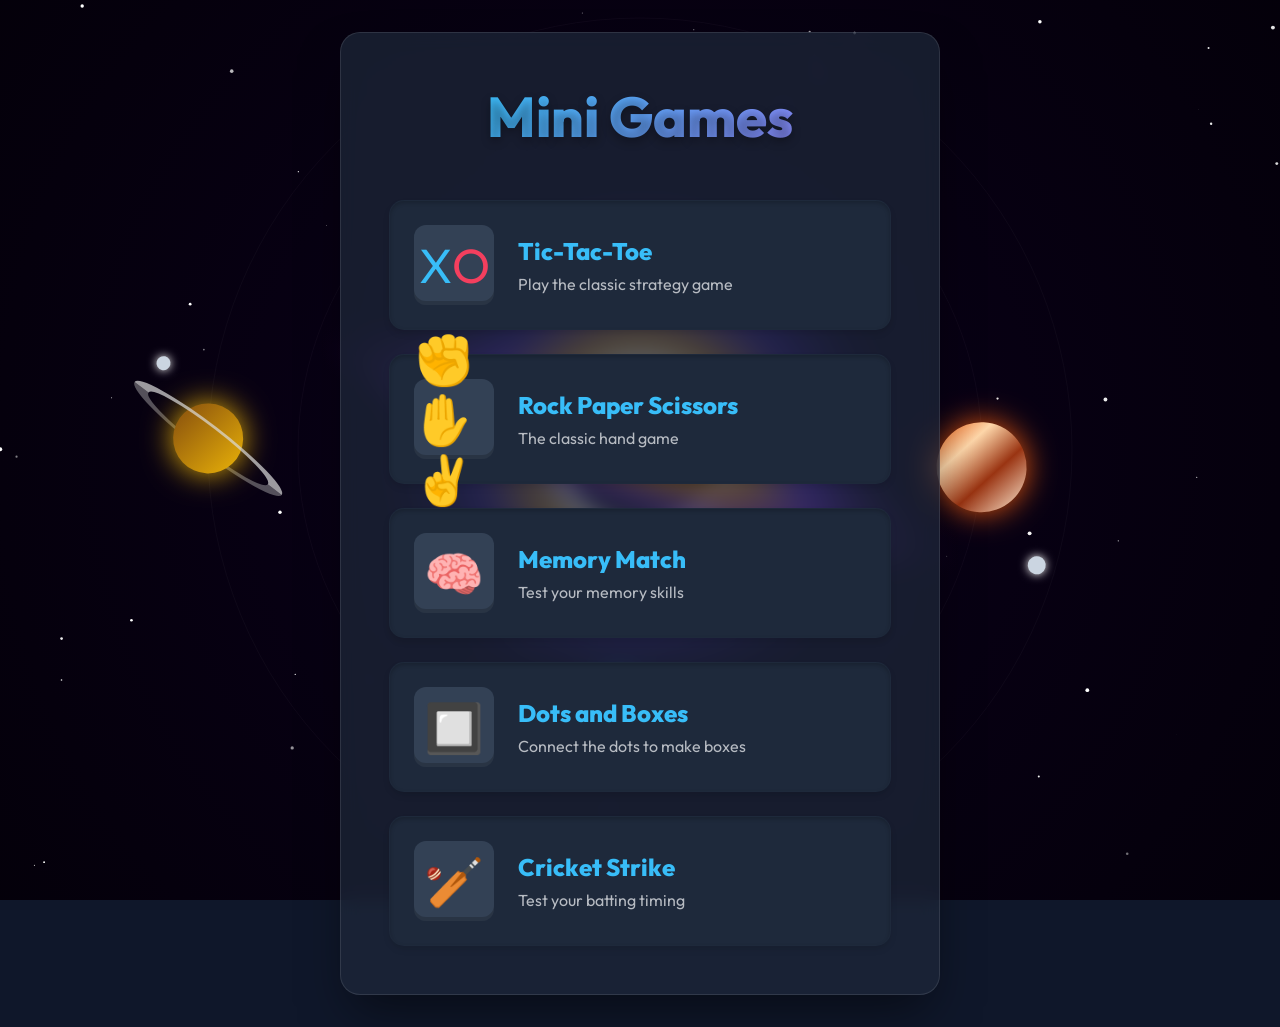
==== commit 9fbcf142: "cricket" ====
--- a/index.html
+++ b/index.html
@@ -246,6 +246,17 @@
                     <div class="game-desc">Connect the dots to make boxes</div>
                 </div>
             </a>
+
+            <!-- Cricket Challenge Game -->
+            <a href="cricket.html" class="game-card">
+                <div class="game-icon">
+                    <span>🏏</span>
+                </div>
+                <div class="game-info">
+                    <div class="game-title">Cricket Strike</div>
+                    <div class="game-desc">Test your batting timing</div>
+                </div>
+            </a>
         </div>
     </div>
     <script>
